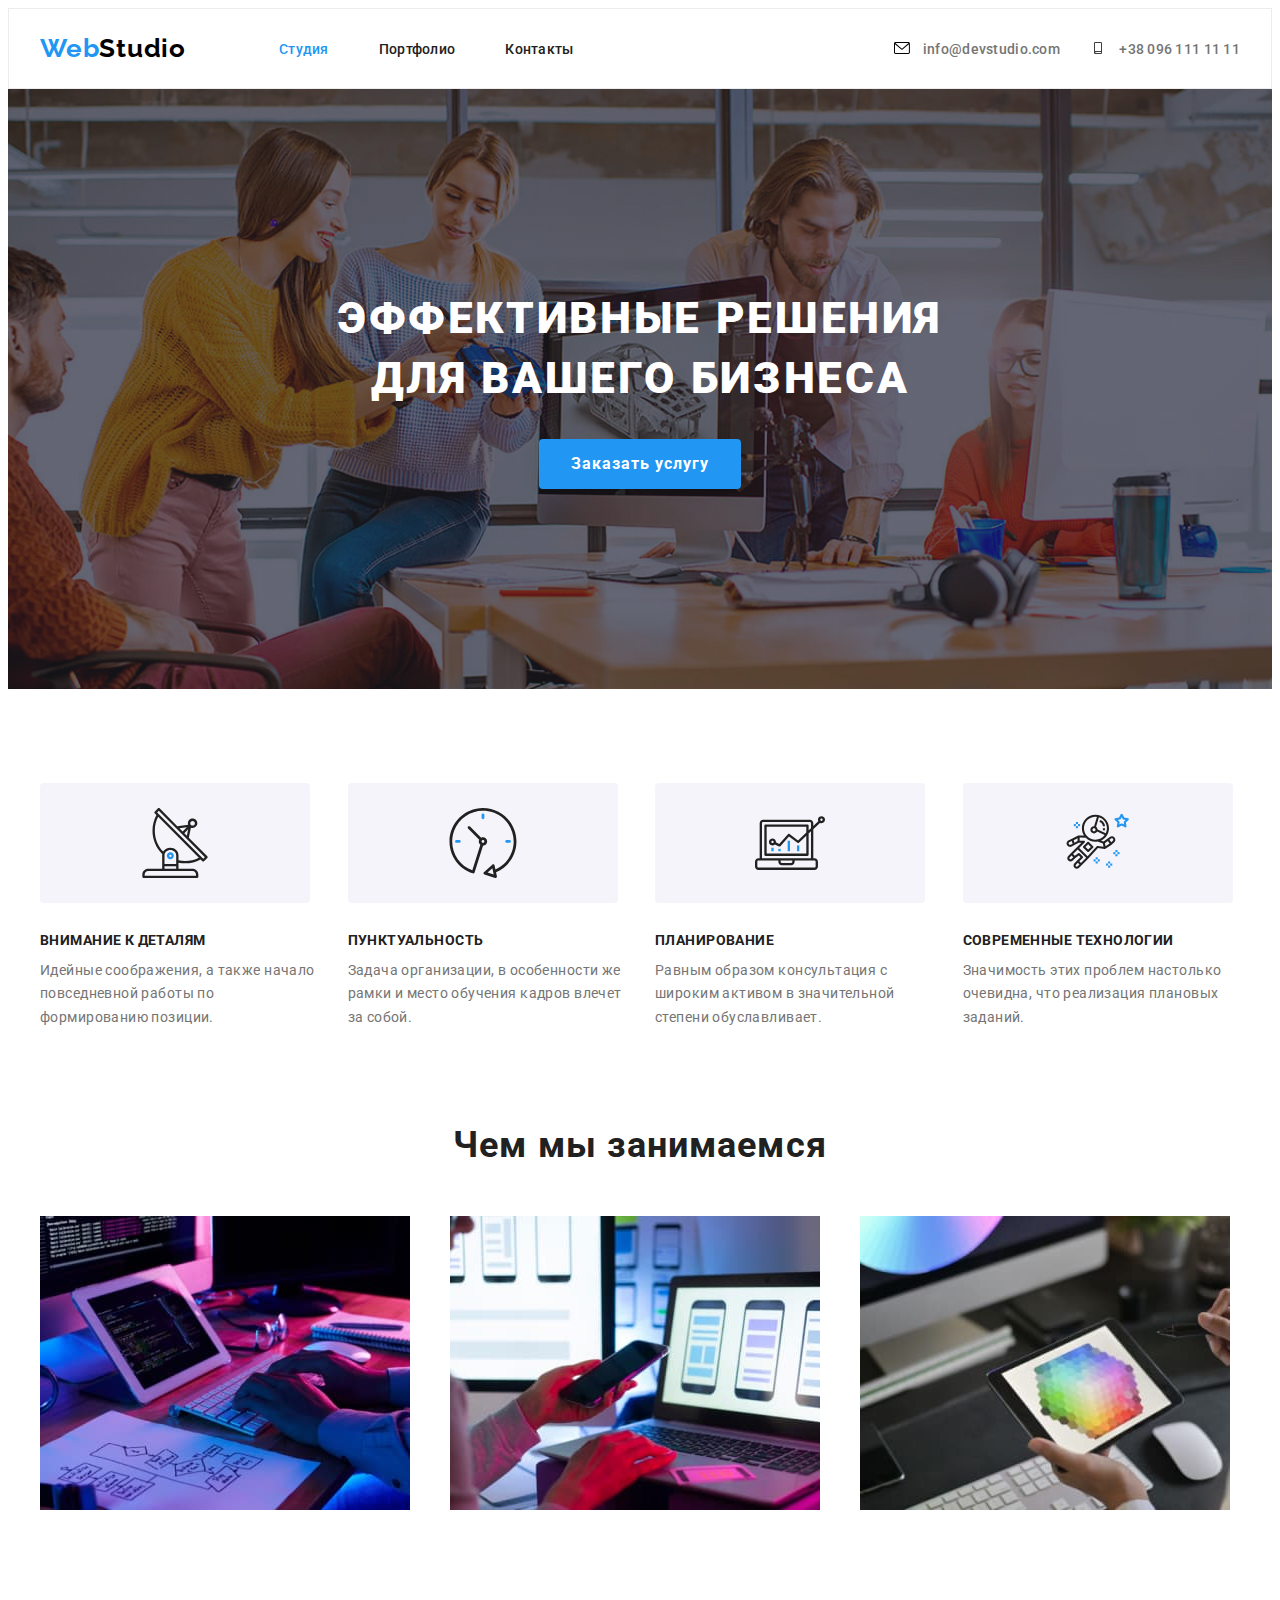
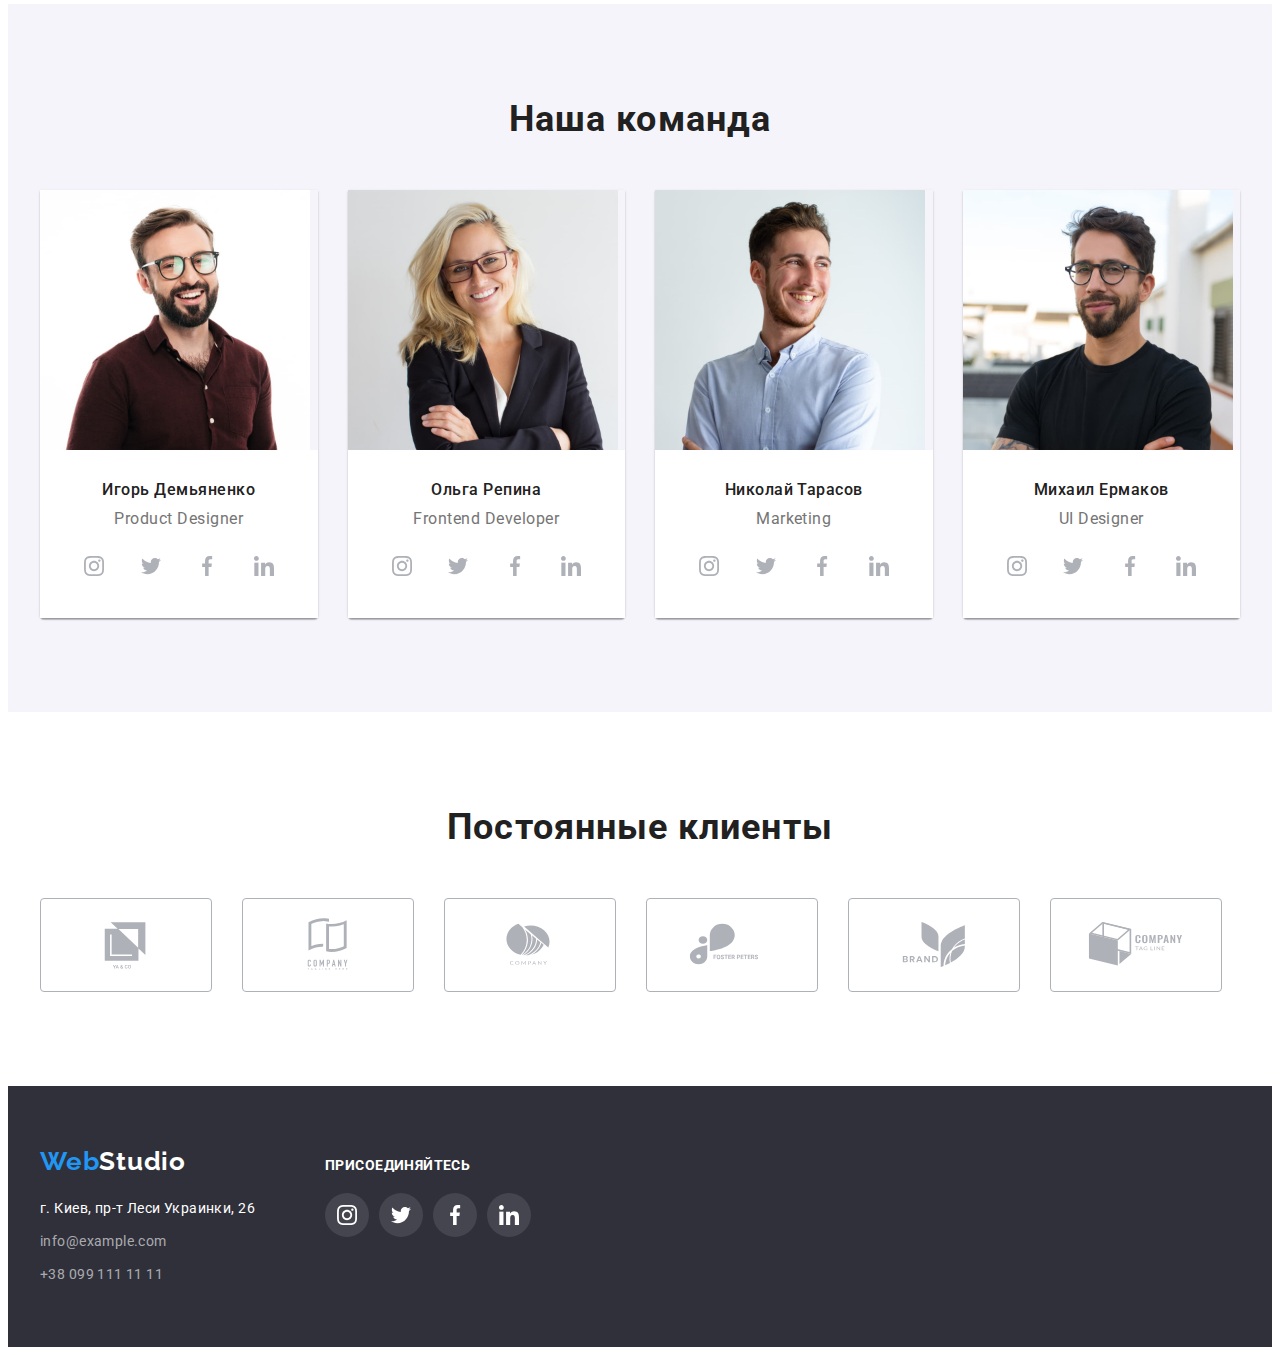
==== index.html @ 0d9f69f4 "create repository" ====
<!DOCTYPE html>
<html lang="ru">

<head>
    <meta charset="UTF-8">
    <meta http-equiv="X-UA-Compatible" content="IE=edge">
    <meta name="viewport" content="width=device-width, initial-scale=1.0">
    <title>Document</title>
    <link rel="preconnect" href="https://fonts.googleapis.com">
    <link rel="preconnect" href="https://fonts.gstatic.com" crossorigin>
    <link
        href="https://fonts.googleapis.com/css2?family=Raleway:wght@700&family=Roboto:wght@400;500;700;900&display=swap"
        rel="stylesheet">
    <link rel="stylesheet" href="https://cdnjs.cloudflare.com/ajax/libs/modern-normalize/1.1.0/modern-normalize.min.css"
        integrity="sha512-wpPYUAdjBVSE4KJnH1VR1HeZfpl1ub8YT/NKx4PuQ5NmX2tKuGu6U/JRp5y+Y8XG2tV+wKQpNHVUX03MfMFn9Q=="
        crossorigin="anonymous" referrerpolicy="no-referrer" />

    <link rel="stylesheet" href="./css/styles.css">
</head>

<body>
    <header class="header">
        <div class="container header-container">
            <a class="logo link" href="" lang="en">Web<span class="logo-header">Studio</span></a>
            <nav class="navigation">
                <ul class="nav-list list">
                    <li class="nav-list-item">
                        <a class="nav-list-link link current" href="">Студия</a>
                    </li>
                    <li class="nav-list-item">
                        <a class="nav-list-link link" href="./portfolio.html">Портфолио</a>
                    </li>
                    <li class="nav-list-item">
                        <a class="nav-list-link link" href="">Контакты</a>
                    </li>
                </ul>
            </nav>
            <ul class="list header-contacts">
                <li class="header-contacts-item">
                    <a class="contact-information link" href="mailto:info@devstudio.com">
                        <svg class="header-contacts-logo" width="16" height="12">
                            <use href="./images/icons.svg#email"></use>
                        </svg>
                        info@devstudio.com
                    </a>
                </li>
                <li class="header-contacts-item">
                    <a class="contact-information link" href="tel:+380961111111">
                        <svg class="header-contacts-logo" width="16" height="12">
                            <use href="./images/icons.svg#smartphone"></use>
                        </svg>
                        +38 096 111 11 11
                    </a>
                </li>
            </ul>
        </div>
    </header>

    <main>
        <!-- hero -->
        <section class="hero">
            <div class="container">
                <h1 class="main-title">Эффективные решения для вашего бизнеса</h1>
                <button class="modal-btn" type="button">Заказать услугу</button>
            </div>
        </section>

        <!-- our work principles section -->
        <section class="section">
            <div class="container">
                <h2 class="visually-hidden">Принципы нашей работы</h2>
                <ul class="list work-principles-list">
                    <li class="work-principles-item">
                        <div class="work-principles-icon">
                            <svg class="" width="70" height="70">
                                <use href="./images/icons.svg#antenna"></use>
                            </svg>
                        </div>
                        <h3 class="subtitle">Внимание к деталям</h3>
                        <p class="description">Идейные соображения, а также начало повседневной работы по формированию
                            позиции.</p>
                    </li>
                    <li class="work-principles-item">
                        <div class="work-principles-icon">
                            <svg class="" width="70" height="70">
                                <use href="./images/icons.svg#clock"></use>
                            </svg>
                        </div>
                        <h3 class="subtitle">Пунктуальность</h3>
                        <p class="description">Задача организации, в особенности же рамки и место обучения кадров влечет
                            за
                            собой.</p>
                    </li>
                    <li class="work-principles-item">
                        <div class="work-principles-icon">
                            <svg class="" width="70" height="70">
                                <use href="./images/icons.svg#diagram"></use>
                            </svg>
                        </div>
                        <h3 class="subtitle">Планирование</h3>
                        <p class="description">Равным образом консультация с широким активом в значительной степени
                            обуславливает.</p>
                    </li>
                    <li class="work-principles-item">
                        <div class="work-principles-icon">
                            <svg class="" width="70" height="70">
                                <use href="./images/icons.svg#astronaut"></use>
                            </svg>
                        </div>
                        <h3 class="subtitle">Современные технологии</h3>
                        <p class="description">Значимость этих проблем настолько очевидна, что реализация плановых
                            заданий.
                        </p>
                    </li>
                </ul>
            </div>
        </section>

        <!-- our work section -->
        <section class="work-section">
            <div class="container">
                <h2 class="section-title">Чем мы занимаемся</h2>
                <ul class="list work-section-list">
                    <li class="work-section-item">
                        <img src="./images/box1.jpg" alt="разработка для компьютера" width="370" height="294">
                    </li>
                    <li class="work-section-item">
                        <img src="./images/box2.jpg" alt="разработка для смартфона" width="370" height="294">
                    </li>
                    <li class="work-section-item">
                        <img src="./images/box3.jpg" alt="разработка для планшета" width="370" height="294">
                    </li>
                </ul>
            </div>
        </section>

        <!-- our team section -->
        <section class="team-section section">
            <div class="container">
                <h2 class="section-title"> Наша команда</h2>
                <ul class="list team-section-list">
                    <li class="team-section-item">
                        <img src="./images/igor.jpg" alt="Игорь Демьяненко" width="270" height="260">
                        <div class="team-section-thumb">
                            <h3 class="image-title">Игорь Демьяненко</h3>
                            <p class="image-description" lang="en">Product Designer</p>
                            <ul class="social-list list">
                                <li class="social-list-item">
                                    <a class="social-list-link" href="">
                                        <svg class="social-list-icon" width="20" height="20">
                                            <use href="./images/icons.svg#instagram"></use>
                                        </svg>
                                    </a>
                                </li>
                                <li class="social-list-item">
                                    <a class="social-list-link" href="">
                                        <svg class="social-list-icon" width="20" height="20">
                                            <use href="./images/icons.svg#twitter"></use>
                                        </svg>
                                    </a>
                                </li>
                                <li class="social-list-item">
                                    <a class="social-list-link" href="">
                                        <svg class="social-list-icon" width="20" height="20">
                                            <use href="./images/icons.svg#facebook"></use>
                                        </svg>
                                    </a>
                                </li>
                                <li class="social-list-item">
                                    <a class="social-list-link" href="">
                                        <svg class="social-list-icon" width="20" height="20">
                                            <use href="./images/icons.svg#linkedin"></use>
                                        </svg>
                                    </a>
                                </li>
                            </ul>
                        </div>
                    </li>
                    <li class="team-section-item">
                        <img src="./images/olga.jpg" alt="Ольга Репина" width="270" height="260">
                        <div class="team-section-thumb">
                            <h3 class="image-title">Ольга Репина</h3>
                            <p class="image-description" lang="en">Frontend Developer</p>
                            <ul class="social-list list">
                                <li class="social-list-item">
                                    <a class="social-list-link" href="">
                                        <svg class="social-list-icon" width="20" height="20">
                                            <use href="./images/icons.svg#instagram"></use>
                                        </svg>
                                    </a>
                                </li>
                                <li class="social-list-item">
                                    <a class="social-list-link" href="">
                                        <svg class="social-list-icon" width="20" height="20">
                                            <use href="./images/icons.svg#twitter"></use>
                                        </svg>
                                    </a>
                                </li>
                                <li class="social-list-item">
                                    <a class="social-list-link" href="">
                                        <svg class="social-list-icon" width="20" height="20">
                                            <use href="./images/icons.svg#facebook"></use>
                                        </svg>
                                    </a>
                                </li>
                                <li class="social-list-item">
                                    <a class="social-list-link" href="">
                                        <svg class="social-list-icon" width="20" height="20">
                                            <use href="./images/icons.svg#linkedin"></use>
                                        </svg>
                                    </a>
                                </li>
                            </ul>
                        </div>
                    </li>
                    <li class="team-section-item">
                        <img src="./images/nikolai.jpg" alt="Николай Тарасов" width="270" height="260">
                        <div class="team-section-thumb">
                            <h3 class="image-title">Николай Тарасов</h3>
                            <p class="image-description" lang="en">Marketing</p>
                            <ul class="social-list list">
                                <li class="social-list-item">
                                    <a class="social-list-link" href="">
                                        <svg class="social-list-icon" width="20" height="20">
                                            <use href="./images/icons.svg#instagram"></use>
                                        </svg>
                                    </a>
                                </li>
                                <li class="social-list-item">
                                    <a class="social-list-link" href="">
                                        <svg class="social-list-icon" width="20" height="20">
                                            <use href="./images/icons.svg#twitter"></use>
                                        </svg>
                                    </a>
                                </li>
                                <li class="social-list-item">
                                    <a class="social-list-link" href="">
                                        <svg class="social-list-icon" width="20" height="20">
                                            <use href="./images/icons.svg#facebook"></use>
                                        </svg>
                                    </a>
                                </li>
                                <li class="social-list-item">
                                    <a class="social-list-link" href="">
                                        <svg class="social-list-icon" width="20" height="20">
                                            <use href="./images/icons.svg#linkedin"></use>
                                        </svg>
                                    </a>
                                </li>
                            </ul>
                        </div>
                    </li>

                    <li class="team-section-item">
                        <img src="./images/mihail.jpg" alt="Михаил Ермаков" width="270" height="260">
                        <div class="team-section-thumb">
                            <h3 class="image-title">Михаил Ермаков</h3>
                            <p class="image-description" lang="en">UI Designer</p>
                            <ul class="social-list list">
                                <li class="social-list-item">
                                    <a class="social-list-link" href="">
                                        <svg class="social-list-icon" width="20" height="20">
                                            <use href="./images/icons.svg#instagram"></use>
                                        </svg>
                                    </a>
                                </li>
                                <li class="social-list-item">
                                    <a class="social-list-link" href="">
                                        <svg class="social-list-icon" width="20" height="20">
                                            <use href="./images/icons.svg#twitter"></use>
                                        </svg>
                                    </a>
                                </li>
                                <li class="social-list-item">
                                    <a class="social-list-link" href="">
                                        <svg class="social-list-icon" width="20" height="20">
                                            <use href="./images/icons.svg#facebook"></use>
                                        </svg>
                                    </a>
                                </li>
                                <li class="social-list-item">
                                    <a class="social-list-link" href="">
                                        <svg class="social-list-icon" width="20" height="20">
                                            <use href="./images/icons.svg#linkedin"></use>
                                        </svg>
                                    </a>
                                </li>
                            </ul>
                        </div>
                    </li>
                </ul>
            </div>
        </section>

        <section class="section">
            <div class="container">
                <h2 class="section-title">Постоянные клиенты</h2>
                <ul class="clients-list list">
                    <li class="clients-list-item">
                        <a href="" class="clients-list-link">
                            <svg class="clients-list-icon" width="106" height="60">
                                <use href="./images/icons.svg#client1"></use>
                            </svg>
                        </a>
                    </li>
                    <li class="clients-list-item">
                        <a href="" class="clients-list-link">
                            <svg class="clients-list-icon" width="106" height="60">
                                <use href="./images/icons.svg#client2"></use>
                            </svg>
                        </a>
                    </li>
                    <li class="clients-list-item">
                        <a href="" class="clients-list-link">
                            <svg class="clients-list-icon" width="106" height="60">
                                <use href="./images/icons.svg#client3"></use>
                            </svg>
                        </a>
                    </li>
                    <li class="clients-list-item">
                        <a href="" class="clients-list-link">
                            <svg class="clients-list-icon" width="106" height="60">
                                <use href="./images/icons.svg#client4"></use>
                            </svg>
                        </a>
                    </li>
                    <li class="clients-list-item">
                        <a href="" class="clients-list-link">
                            <svg class="clients-list-icon" width="106" height="60">
                                <use href="./images/icons.svg#client5"></use>
                            </svg>
                        </a>
                    </li>
                    <li class="clients-list-item">
                        <a href="" class="clients-list-link">
                            <svg class="clients-list-icon" width="106" height="60">
                                <use href="./images/icons.svg#client6"></use>
                            </svg>
                        </a>
                    </li>
                </ul>
            </div>
        </section>

    </main>

    <footer class="footer">
        <div class="container">
            <div class="footer-wrapper">
                <div class="adress-wrapper">
                    <a class="logo link" href="" lang="en">Web<span class="logo-footer">Studio</span></a>
                    <address class="footer-adress">
                        <ul class="list">
                            <li class="footer-adress-item">
                                <a class="footer-link address link" href="https://goo.gl/maps/Mr7YFfYgqNhXpddY9"
                                    target="_blank">г.
                                    Киев,
                                    пр-т Леси
                                    Украинки, 26</a>
                            </li>
                            <li class="footer-adress-item">
                                <a class="footer-link link" href="mailto:info@example.com">info@example.com</a>
                            </li>
                            <li class="footer-adress-item">
                                <a class="footer-link link" href="tel:+380991111111">+38 099 111 11 11</a>
                            </li>
                        </ul>
                    </address>
                </div>
                <div>
                    <p class="social-link-description">присоединяйтесь</p>
                    <ul class="footer-social-list list">
                        <li class="footer-social-list-item">
                            <a class="footer-social-list-link" href="">
                                <svg class="footer-social-list-icon" width="20" height="20">
                                    <use href="./images/icons.svg#instagram"></use>
                                </svg>
                            </a>
                        </li>
                        <li class="footer-social-list-item">
                            <a class="footer-social-list-link" href="">
                                <svg class="footer-social-list-icon" width="20" height="20">
                                    <use href="./images/icons.svg#twitter"></use>
                                </svg>
                            </a>
                        </li>
                        <li class="footer-social-list-item">
                            <a class="footer-social-list-link" href="">
                                <svg class="footer-social-list-icon" width="20" height="20">
                                    <use href="./images/icons.svg#facebook"></use>
                                </svg>
                            </a>
                        </li>
                        <li class="footer-social-list-item">
                            <a class="footer-social-list-link" href="">
                                <svg class="footer-social-list-icon" width="20" height="20">
                                    <use href="./images/icons.svg#linkedin"></use>
                                </svg>
                            </a>
                        </li>
                    </ul>
                </div>
            </div>
        </div>
    </footer>

</body>

</html>
---- css/styles.css ----
:root {
  --accent-color: #2196f3;
  --modal-btn-accent-color: #188ce8;
  --main-text-color: #757575;
  --secondary-text-color: #ffffff;
  --title-text-color: #212121;
  --footer-link-color: rgba(255, 255, 255, 0.6);
  --logo-color: #000000;
  --main-bg-color: #2f303a;
  --secondary-bg-color: #f5f4fa;
}

body {
  font-family: Roboto, sans-serif;
  color: var(--main-text-color);
}

h1,
h2,
h3,
h4,
h5,
h6,
p {
  margin-top: 0;
  margin-bottom: 0;
}

ul,
ol {
  margin-top: 0;
  margin-bottom: 0;
  padding-left: 0;
}

img {
  display: block;
  max-width: 100%;
  height: auto;
}

.list {
  list-style: none;
}

.link {
  text-decoration: none;
}

.container {
  width: 1200px;
  margin-left: auto;
  margin-right: auto;
  padding-left: 15px;
  padding-right: 15px;
}

.section {
  padding-top: 94px;
  padding-bottom: 94px;
}

.section-title {
  margin-bottom: 50px;
  text-align: center;
  font-weight: 700;
  font-size: 36px;
  line-height: 1.17;
  letter-spacing: 0.03em;
  color: var(--title-text-color);
}

.social-list {
  display: flex;
  justify-content: space-between;
}

.social-list-link {
  display: flex;
  justify-content: center;
  align-items: center;
  width: 44px;
  height: 44px;
  border-radius: 50%;
}

.visually-hidden {
  position: absolute;
  width: 1px;
  height: 1px;
  margin: -1px;
  padding: 0;
  overflow: hidden;
  border: 0;
  clip: rect(0 0 0 0);
}

/* header */

.header {
  border: 1px solid #ECECEC;
}

.header-container>.logo {
  padding-top: 24px;
  padding-bottom: 24px;
}

.header-container {
  display: flex;
  align-items: center;
}

.header-container>.logo {
  margin-right: 93px;
}

.nav-list {
  display: flex;
  align-items: center;
}

.logo {
  font-family: Raleway, sans-serif;
  font-weight: 700;
  font-size: 26px;
  line-height: 1.19;
  letter-spacing: 0.03em;
  color: var(--accent-color);
}

.logo-header {
  color: var(--logo-color);
}

.nav-list-item:not(:last-child) {
  margin-right: 50px;
}

.nav-list-link {
  padding-top: 32px;
  padding-bottom: 32px;
  font-weight: 500;
  font-size: 14px;
  line-height: 1.14;
  letter-spacing: 0.02em;
  color: var(--title-text-color);
}

.nav-list-link:hover,
.nav-list-link:focus {
  color: var(--accent-color);
}

.nav-list .link.current {
  color: var(--accent-color);
}

.contact-information {
  padding-top: 32px;
  padding-bottom: 32px;
  font-weight: 500;
  font-size: 14px;
  line-height: 1.14;
  letter-spacing: 0.02em;
  color: inherit;
}

.header-contacts {
  display: flex;
  align-items: center;
  margin-left: auto;
}

.header-contacts-logo {
  margin-right: 10px;
}

.header-contacts-item:not(:last-child) {
  margin-right: 30px;
}

.contact-information:hover,
.contact-information:focus {
  color: var(--accent-color);
  fill: var(--accent-color);
}

/* hero */
.hero {
  padding: 200px 0;
  background-image: linear-gradient(rgba(47, 48, 58, 0.4),
  rgba(47, 48, 58, 0.4)), 
  url(../images/hero/bg.jpg);
  background-repeat: no-repeat;
  background-position: center;
  background-color: #C4C4C4;
  text-align: center;
}

.hero>.container {
  width: 696px;
}

.modal-btn {
  min-width: 200px;
  padding: 10px 32px;
  margin-top: 30px;
  border: 0px;
  border-radius: 4px;
  box-shadow: 0px 4px 4px rgba(0, 0, 0, 0.15);
  background-color: var(--accent-color);
  font-family: inherit;
  font-weight: 700;
  font-size: 16px;
  line-height: 1.88;
  letter-spacing: 0.06em;
  color: var(--secondary-text-color);
  cursor: pointer;
}

.modal-btn:hover,
.modal-btn:focus {
  background-color: var(--modal-btn-accent-color);
}

.main-title {
  font-weight: 900;
  font-size: 44px;
  line-height: 1.36;
  text-align: center;
  letter-spacing: 0.06em;
  text-transform: uppercase;
  color: var(--secondary-text-color);
}

/* our work principles section */

.work-principles-list {
  display: flex;
  margin-top: -30px;
  margin-left: -30px;
}

.work-principles-item {
  margin-top: 30px;
  margin-left: 30px;
  flex-basis: calc((100% - 120px) / 4);
}
.work-principles-icon {
  display: flex;
  justify-content: center;
  align-items: center;
  width: 270px;
  height: 120px;
  background: var(--secondary-bg-color);
  border-radius: 4px;
  margin-bottom: 30px;

}

.subtitle {
  margin-bottom: 10px;
  font-weight: 700;
  font-size: 14px;
  line-height: 1.14;
  letter-spacing: 0.03em;
  text-transform: uppercase;
  color: var(--title-text-color);
}

.description {
  font-weight: 400;
  font-size: 14px;
  line-height: 1.7;
  letter-spacing: 0.03em;
}

/* our work */
/* our team section */

.work-section {
  padding-bottom: 94px;
}

.card-set,
.work-section-list,
.team-section-list {
  display: flex;
  margin-top: -30px;
  margin-left: -30px;
  flex-wrap: wrap;
}

.team-section-item{
  margin-top: 30px;
  margin-left: 30px;
  flex-basis: calc((100% - 120px) / 4);
  box-shadow: 0px 1px 3px rgba(0, 0, 0, 0.12),
  0px 1px 1px rgba(0, 0, 0, 0.14),
  0px 2px 1px rgba(0, 0, 0, 0.2);
  border-radius: 0px 0px 4px 4px;
}

.card-set-item,
.work-section-item {
  margin-top: 30px;
  margin-left: 30px;
  flex-basis: calc((100% - 90px) / 3);
}

.team-section {
  background-color: var(--secondary-bg-color);
}

.team-section-thumb {
padding: 30px 32px;
background-color: var(--secondary-text-color);
}

.image-title {
  text-align: center;
  font-weight: 500;
  font-size: 16px;
  line-height: 1.19;
  letter-spacing: 0.03em;
  color: var(--title-text-color);
  margin-bottom: 10px;
}

.image-description {
  text-align: center;
  font-weight: 400;
  font-size: 16px;
  line-height: 1.19;
  letter-spacing: 0.03em;
  margin-bottom: 16px;
}
.team-section .social-list-icon {
  fill: #AFB1B8;
}

.social-list-link:hover,
.social-list-link:focus {
  background-color: var(--accent-color);
}

.social-list-link:hover .social-list-icon,
.social-list-link:focus .social-list-icon {
fill: var(--secondary-text-color);
}

/* our client section */

.clients-list {
  display: flex;
}

.clients-list-item:not(:last-child) {
  margin-right: 30px;
}
.clients-list-link {
  display: flex;
  justify-content: center;
  align-items: center;
  width: 170px;
  height: 92px;
  border: 1px solid #AFB1B8;
  border-radius: 4px;
}

.clients-list-icon {
  fill: #AFB1B8;
}

.clients-list-link:hover .clients-list-icon,
.clients-list-link:focus .clients-list-icon {
  fill: var(--accent-color);
}

.clients-list-link:hover,
.clients-list-link:focus {
  border: 1px solid var(--accent-color)
}

/* footer */
.footer {
  padding-top: 60px;
  padding-bottom: 60px;
  background-color: var(--main-bg-color);
}

.footer-wrapper {
  display: flex;
  align-items: baseline;
}

.logo-footer {
  color: var(--secondary-text-color);
}

.footer-link {
  font-style: normal;
  font-weight: 400;
  font-size: 14px;
  line-height: 1.7;
  letter-spacing: 0.03em;
  color: var(--footer-link-color);
}

.adress-wrapper {
  margin-right: 70px;
}

.footer-adress {
  margin-top: 20px;
}

.footer-adress-item:not(:last-child) {
  margin-bottom: 9px;
}

.address {
  color: var(--secondary-text-color);
}

.footer-link:hover,
.footer-link:focus {
  color: var(--accent-color);
}

.footer-social-list {
  display: flex;
}

.social-link-description {
  font-style: normal;
  font-weight: 700;
  font-size: 14px;
  line-height: 16px;
  letter-spacing: 0.03em;
  text-transform: uppercase;
  color: var(--secondary-text-color);
  margin-bottom: 20px;
}

.footer-social-list-item:not(:last-child) {
  margin-right: 10px;
}

.footer-social-list-link {
    display: flex;
    justify-content: center;
    align-items: center;
    width: 44px;
    height: 44px;
    border-radius: 50%;
    background-color: rgba(255, 255, 255, 0.1);;
}

.footer-social-list-icon {
  fill: var(--secondary-text-color);
}

.footer-social-list-link:hover,
.footer-social-list-link:focus {
  background-color: var(--accent-color);
}

/* portfolio */
.button-set {
display: flex;
justify-content: center;
margin-bottom: 50px;
}

.button-set-item:not(:last-child) {
  margin-right: 8px;
}

.type-projects-button {
  padding: 6px 22px;
  font-family: inherit;
  font-weight: 500;
  font-size: 16px;
  line-height: 1.6;
  letter-spacing: 0.03em;
  color: var(--title-text-color);
  background-color: var(--secondary-bg-color);
  border: none;
  border-radius: 4px;
  cursor: pointer;
}

.button-set .type-projects-button.current {
  color: var(--secondary-text-color);
  background-color: var(--accent-color);
  box-shadow: 0px 3px 1px rgba(0, 0, 0, 0.1),
  0px 1px 2px rgba(0, 0, 0, 0.08),
  0px 2px 2px rgba(0, 0, 0, 0.12);
}

.type-projects-button:hover,
.type-projects-button:focus {
  color: var(--secondary-text-color);
  background-color: var(--accent-color);
  box-shadow: 0px 3px 1px rgba(0, 0, 0, 0.1),
  0px 1px 2px rgba(0, 0, 0, 0.08),
  0px 2px 2px rgba(0, 0, 0, 0.12);
}

.project-card-thumb {
  padding: 20px 24px;
  background-color: var(--secondary-text-color);
  border: 1px solid #EEEEEE;
  border-top: none;
}
.project-title {
  margin-bottom: 4px;
  font-weight: 700;
  font-size: 18px;
  line-height: 2;
  letter-spacing: 0.06em;
  color: var(--title-text-color);
}

.project-description {
  font-weight: 400;
  font-size: 16px;
  line-height: 1.88;
  letter-spacing: 0.03em;
}

.card-set-link {
  display: block;
}

.card-set-link:hover {
  box-shadow: 0px 1px 1px rgba(0, 0, 0, 0.12),
0px 4px 4px rgba(0, 0, 0, 0.06),
1px 4px 6px rgba(0, 0, 0, 0.16);
}
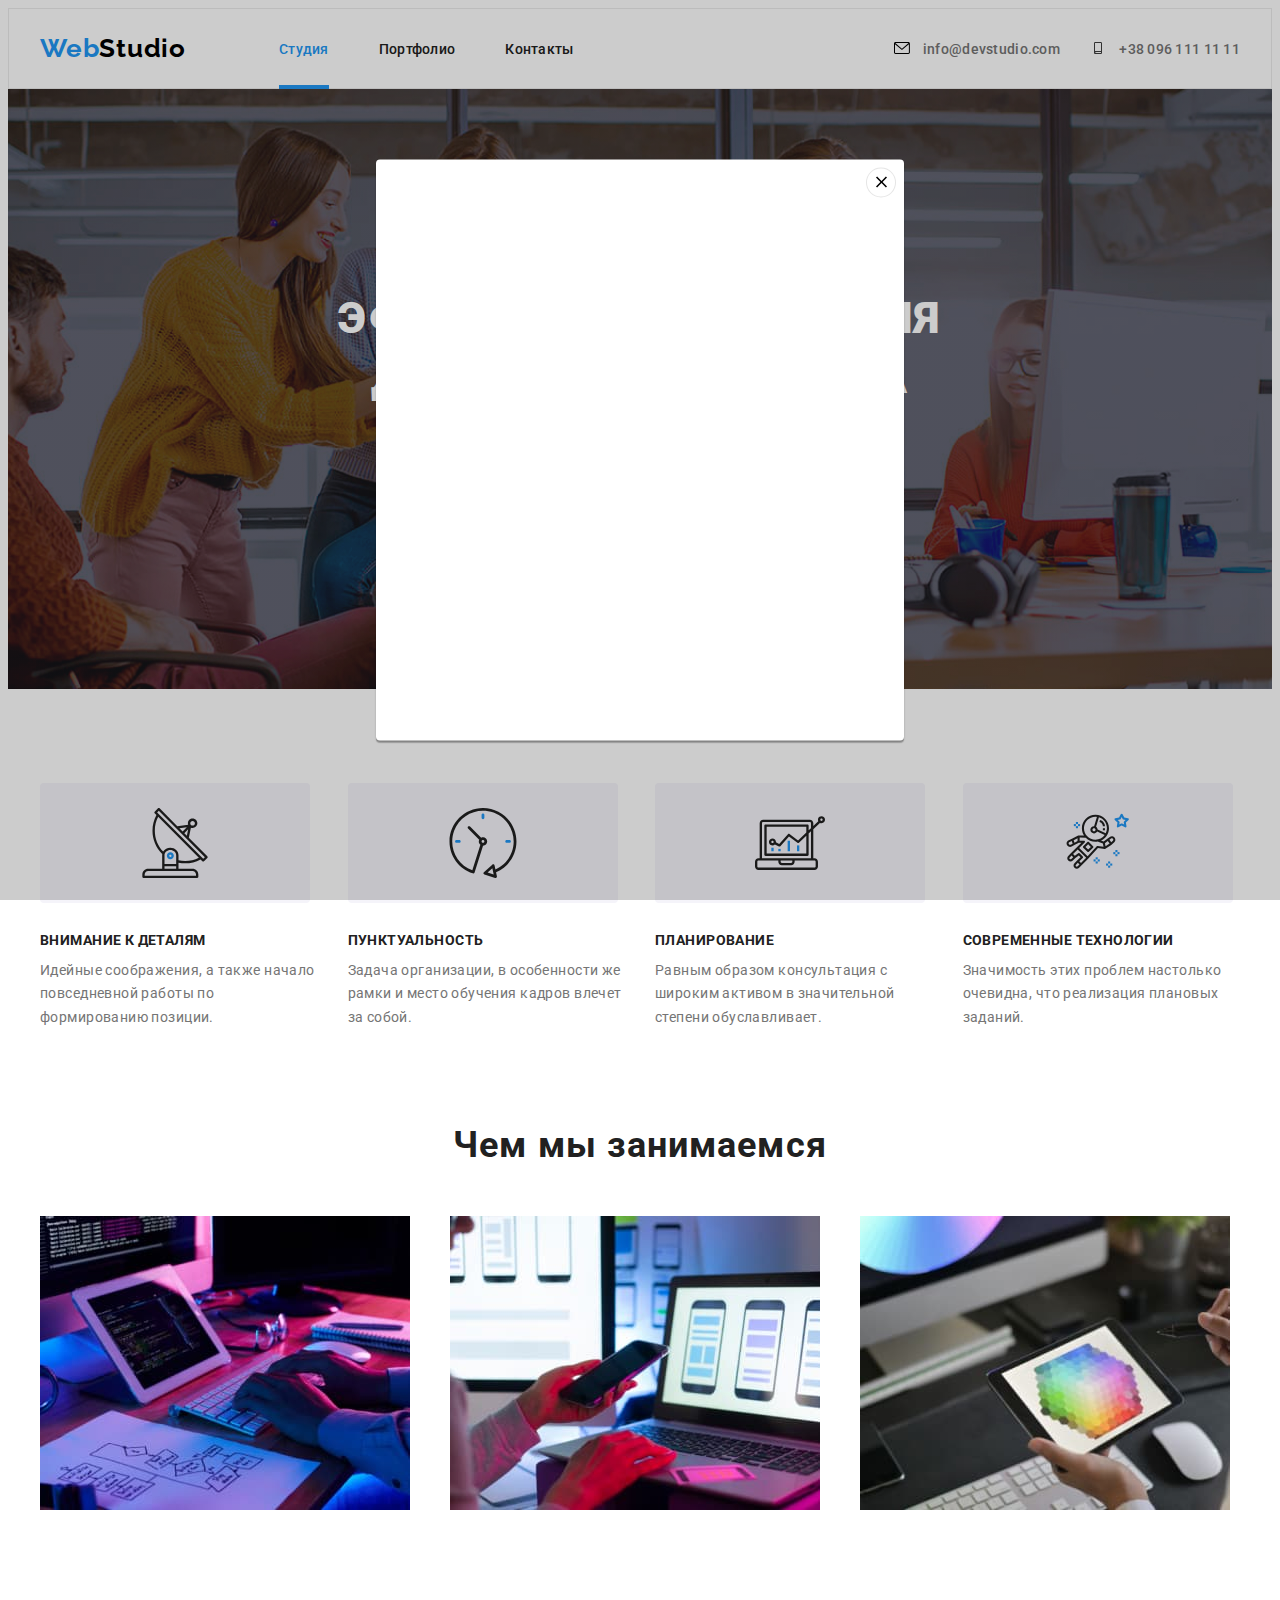
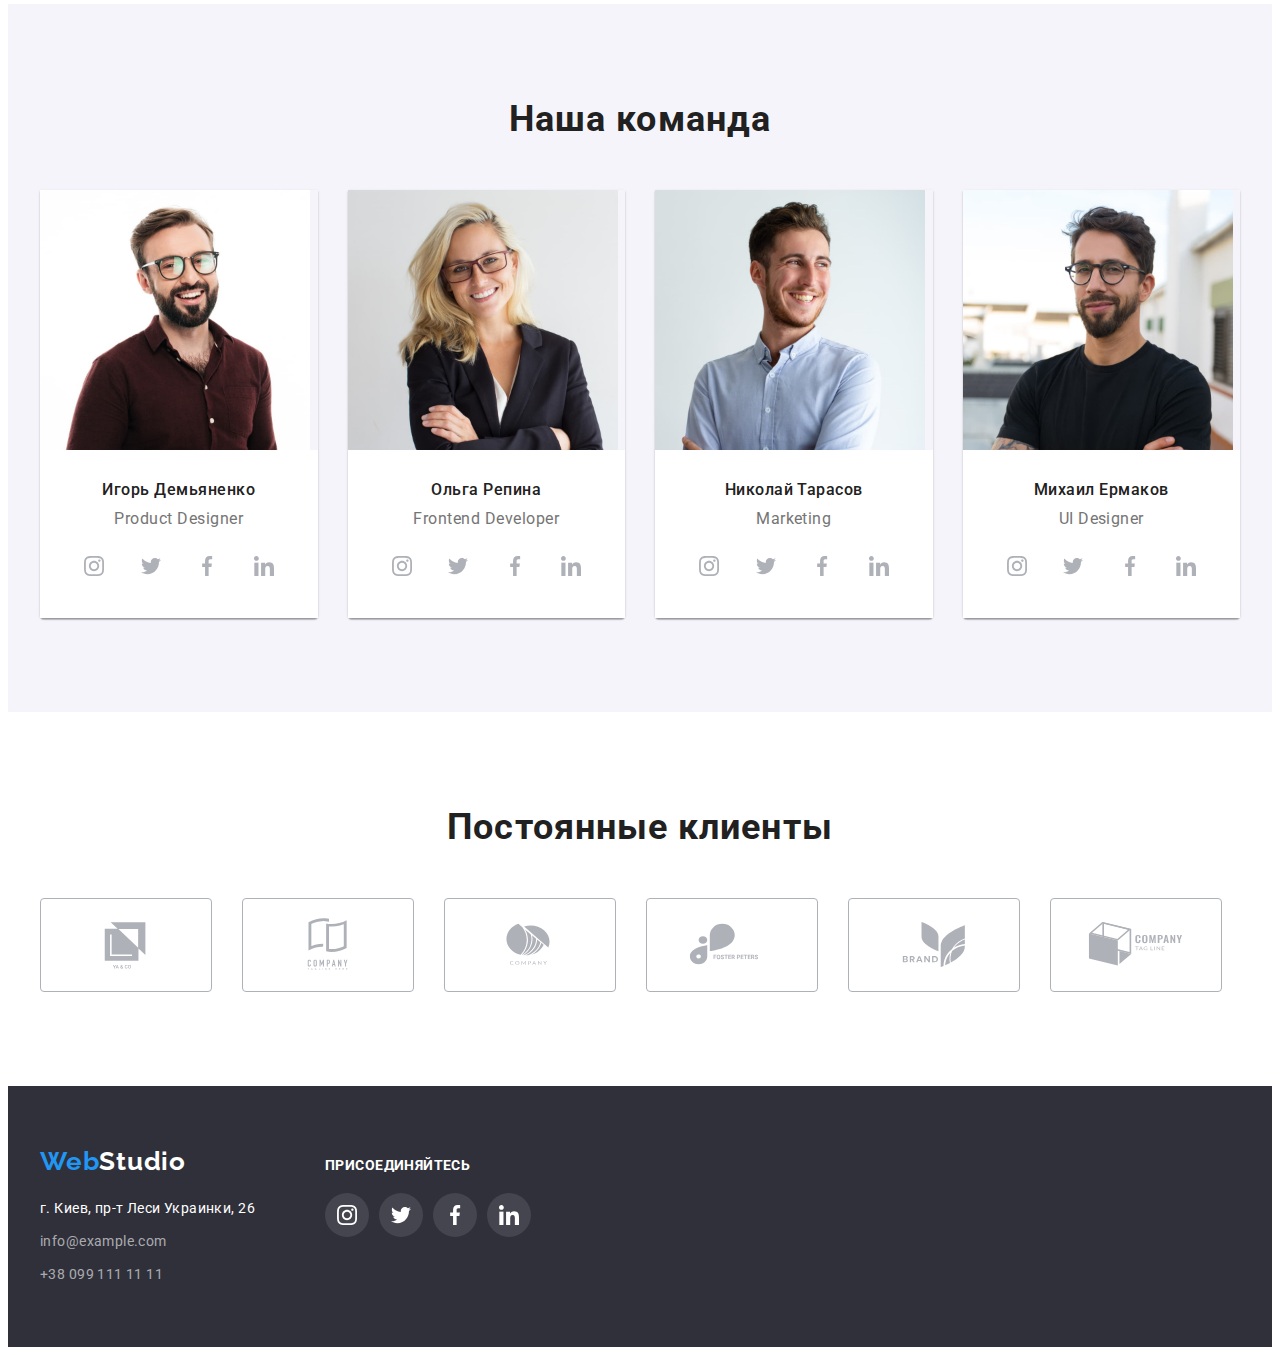
==== commit f8aabd7e: "add backdrop" ====
--- a/index.html
+++ b/index.html
@@ -57,15 +57,17 @@
     </header>
 
     <main>
-        <!-- hero -->
+                                    <!-- hero -->
+
         <section class="hero">
             <div class="container">
                 <h1 class="main-title">Эффективные решения для вашего бизнеса</h1>
-                <button class="modal-btn" type="button">Заказать услугу</button>
+                <button class="modal-btn" type="button" data-modal-open>Заказать услугу</button>
             </div>
         </section>
 
-        <!-- our work principles section -->
+                        <!-- our work principles section -->
+
         <section class="section">
             <div class="container">
                 <h2 class="visually-hidden">Принципы нашей работы</h2>
@@ -116,7 +118,8 @@
             </div>
         </section>
 
-        <!-- our work section -->
+                                <!-- our work section -->
+
         <section class="work-section">
             <div class="container">
                 <h2 class="section-title">Чем мы занимаемся</h2>
@@ -134,7 +137,8 @@
             </div>
         </section>
 
-        <!-- our team section -->
+                                <!-- our team section -->
+
         <section class="team-section section">
             <div class="container">
                 <h2 class="section-title"> Наша команда</h2>
@@ -292,6 +296,8 @@
             </div>
         </section>
 
+                                    <!-- our clients section -->
+
         <section class="section">
             <div class="container">
                 <h2 class="section-title">Постоянные клиенты</h2>
@@ -343,6 +349,8 @@
         </section>
 
     </main>
+
+                            <!-- footer -->
 
     <footer class="footer">
         <div class="container">
@@ -368,7 +376,7 @@
                     </address>
                 </div>
                 <div>
-                    <p class="social-link-description">присоединяйтесь</p>
+                    <p class="footer-social-link-description">присоединяйтесь</p>
                     <ul class="footer-social-list list">
                         <li class="footer-social-list-item">
                             <a class="footer-social-list-link" href="">
@@ -404,6 +412,19 @@
         </div>
     </footer>
 
+                            <!-- backdrop -->
+
+    <div class="backdrop" data-modal>
+        <div class="modal-window">
+            <button type="button" class="modal-close-button" data-modal-close>
+                <svg class="modal-close-icon" width="18" height="18">
+                    <use href="./images/icons.svg#icon-close"></use>
+                </svg>
+            </button>
+        </div>
+    </div>
+
+    <script src="./js/modal.js"></script>
 </body>
 
 </html>--- a/css/styles.css
+++ b/css/styles.css
@@ -82,6 +82,7 @@
   width: 44px;
   height: 44px;
   border-radius: 50%;
+  transition: background-color 250ms cubic-bezier(0.4, 0, 0.2, 1);
 }
 
 .visually-hidden {
@@ -145,6 +146,7 @@
   line-height: 1.14;
   letter-spacing: 0.02em;
   color: var(--title-text-color);
+  transition: color 250ms cubic-bezier(0.4, 0, 0.2, 1);
 }
 
 .nav-list-link:hover,
@@ -154,6 +156,20 @@
 
 .nav-list .link.current {
   color: var(--accent-color);
+}
+
+.nav-list-link.current {
+  position: relative;
+}
+
+.nav-list-link.current::after {
+  position: absolute;
+  left: 0;
+  bottom: 0;
+  content: "";
+  width: 100%;
+  height: 4px;
+  background-color: var(--accent-color);
 }
 
 .contact-information {
@@ -164,6 +180,7 @@
   line-height: 1.14;
   letter-spacing: 0.02em;
   color: inherit;
+  transition: color 250ms cubic-bezier(0.4, 0, 0.2, 1), fill 250ms cubic-bezier(0.4, 0, 0.2, 1);
 }
 
 .header-contacts {
@@ -217,6 +234,7 @@
   letter-spacing: 0.06em;
   color: var(--secondary-text-color);
   cursor: pointer;
+  transition: background-color 250ms cubic-bezier(0.4, 0, 0.2, 1);
 }
 
 .modal-btn:hover,
@@ -276,8 +294,8 @@
   letter-spacing: 0.03em;
 }
 
-/* our work */
-/* our team section */
+        /* our work */
+     /* our team section */
 
 .work-section {
   padding-bottom: 94px;
@@ -338,6 +356,7 @@
 }
 .team-section .social-list-icon {
   fill: #AFB1B8;
+  transition: fill 250ms cubic-bezier(0.4, 0, 0.2, 1);
 }
 
 .social-list-link:hover,
@@ -367,10 +386,12 @@
   height: 92px;
   border: 1px solid #AFB1B8;
   border-radius: 4px;
+  transition: border 250ms cubic-bezier(0.4, 0, 0.2, 1);
 }
 
 .clients-list-icon {
   fill: #AFB1B8;
+  transition: fill 250ms cubic-bezier(0.4, 0, 0.2, 1);
 }
 
 .clients-list-link:hover .clients-list-icon,
@@ -406,6 +427,7 @@
   line-height: 1.7;
   letter-spacing: 0.03em;
   color: var(--footer-link-color);
+  transition: color 250ms cubic-bezier(0.4, 0, 0.2, 1);
 }
 
 .adress-wrapper {
@@ -433,7 +455,7 @@
   display: flex;
 }
 
-.social-link-description {
+.footer-social-link-description {
   font-style: normal;
   font-weight: 700;
   font-size: 14px;
@@ -455,7 +477,8 @@
     width: 44px;
     height: 44px;
     border-radius: 50%;
-    background-color: rgba(255, 255, 255, 0.1);;
+    background-color: rgba(255, 255, 255, 0.1);
+    transition: background-color 250ms cubic-bezier(0.4, 0, 0.2, 1);
 }
 
 .footer-social-list-icon {
@@ -490,6 +513,7 @@
   border: none;
   border-radius: 4px;
   cursor: pointer;
+  transition: color 250ms cubic-bezier(0.4, 0, 0.2, 1), background-color 250ms cubic-bezier(0.4, 0, 0.2, 1), box-shadow 250ms cubic-bezier(0.4, 0, 0.2, 1);
 }
 
 .button-set .type-projects-button.current {
@@ -533,6 +557,35 @@
 
 .card-set-link {
   display: block;
+  transition: box-shadow 250ms cubic-bezier(0.4, 0, 0.2, 1);
+}
+
+.card-set-link-wrapper {
+  position: relative;
+  overflow: hidden;
+}
+
+.overlay {
+  position: absolute;
+  top: 0;
+  left: 0;
+  width: 100%;
+  height: 100%;
+  padding: 63px 24px;
+  font-style: normal;
+  font-weight: 400;
+  font-size: 18px;
+  line-height: 1.56;
+  letter-spacing: 0.03em;
+  color: #FFFFFF;
+  background-color: rgba(33, 150, 243, 0.9);
+  transform: translateY(100%);
+  transition: transform 250ms cubic-bezier(0.4, 0, 0.2, 1);
+}
+
+.card-set-link:hover .overlay,
+.card-set-link:focus .overlay {
+  transform: translateY(0%);
 }
 
 .card-set-link:hover {
@@ -540,3 +593,49 @@
 0px 4px 4px rgba(0, 0, 0, 0.06),
 1px 4px 6px rgba(0, 0, 0, 0.16);
 }
+
+/* backdrop */
+
+.backdrop {
+  position: fixed;
+  top: 0;
+  left: 0;
+  width: 100%;
+  height: 100%;
+  background-color: rgba(0, 0, 0, 0.2);
+  transition: opacity 250ms cubic-bezier(0.4, 0, 0.2, 1), visibility 250ms cubic-bezier(0.4, 0, 0.2, 1);
+}
+
+.backdrop.is-hidden {
+  opacity: 0;
+  visibility: hidden;
+  pointer-events: none;
+}
+
+.modal-window {
+  position: absolute;
+  top: 50%;
+  left: 50%;
+  transform: translate(-50%, -50%);
+  width: 528px;
+  height: 581px;
+  background-color: #ffffff;
+  box-shadow: 0px 1px 3px rgba(0, 0, 0, 0.12), 0px 1px 1px rgba(0, 0, 0, 0.14), 0px 2px 1px rgba(0, 0, 0, 0.2);
+  border-radius: 4px;
+}
+
+.modal-close-button {
+  position: absolute;
+  top: 8px;
+  right: 8px;
+  display: flex;
+  justify-content: center;
+  align-items: center;
+  width: 30px;
+  height: 30px;
+  padding: 0;
+  background: #FFFFFF;
+  border: 1px solid rgba(0, 0, 0, 0.1);
+  border-radius: 50%;
+  cursor: pointer;
+}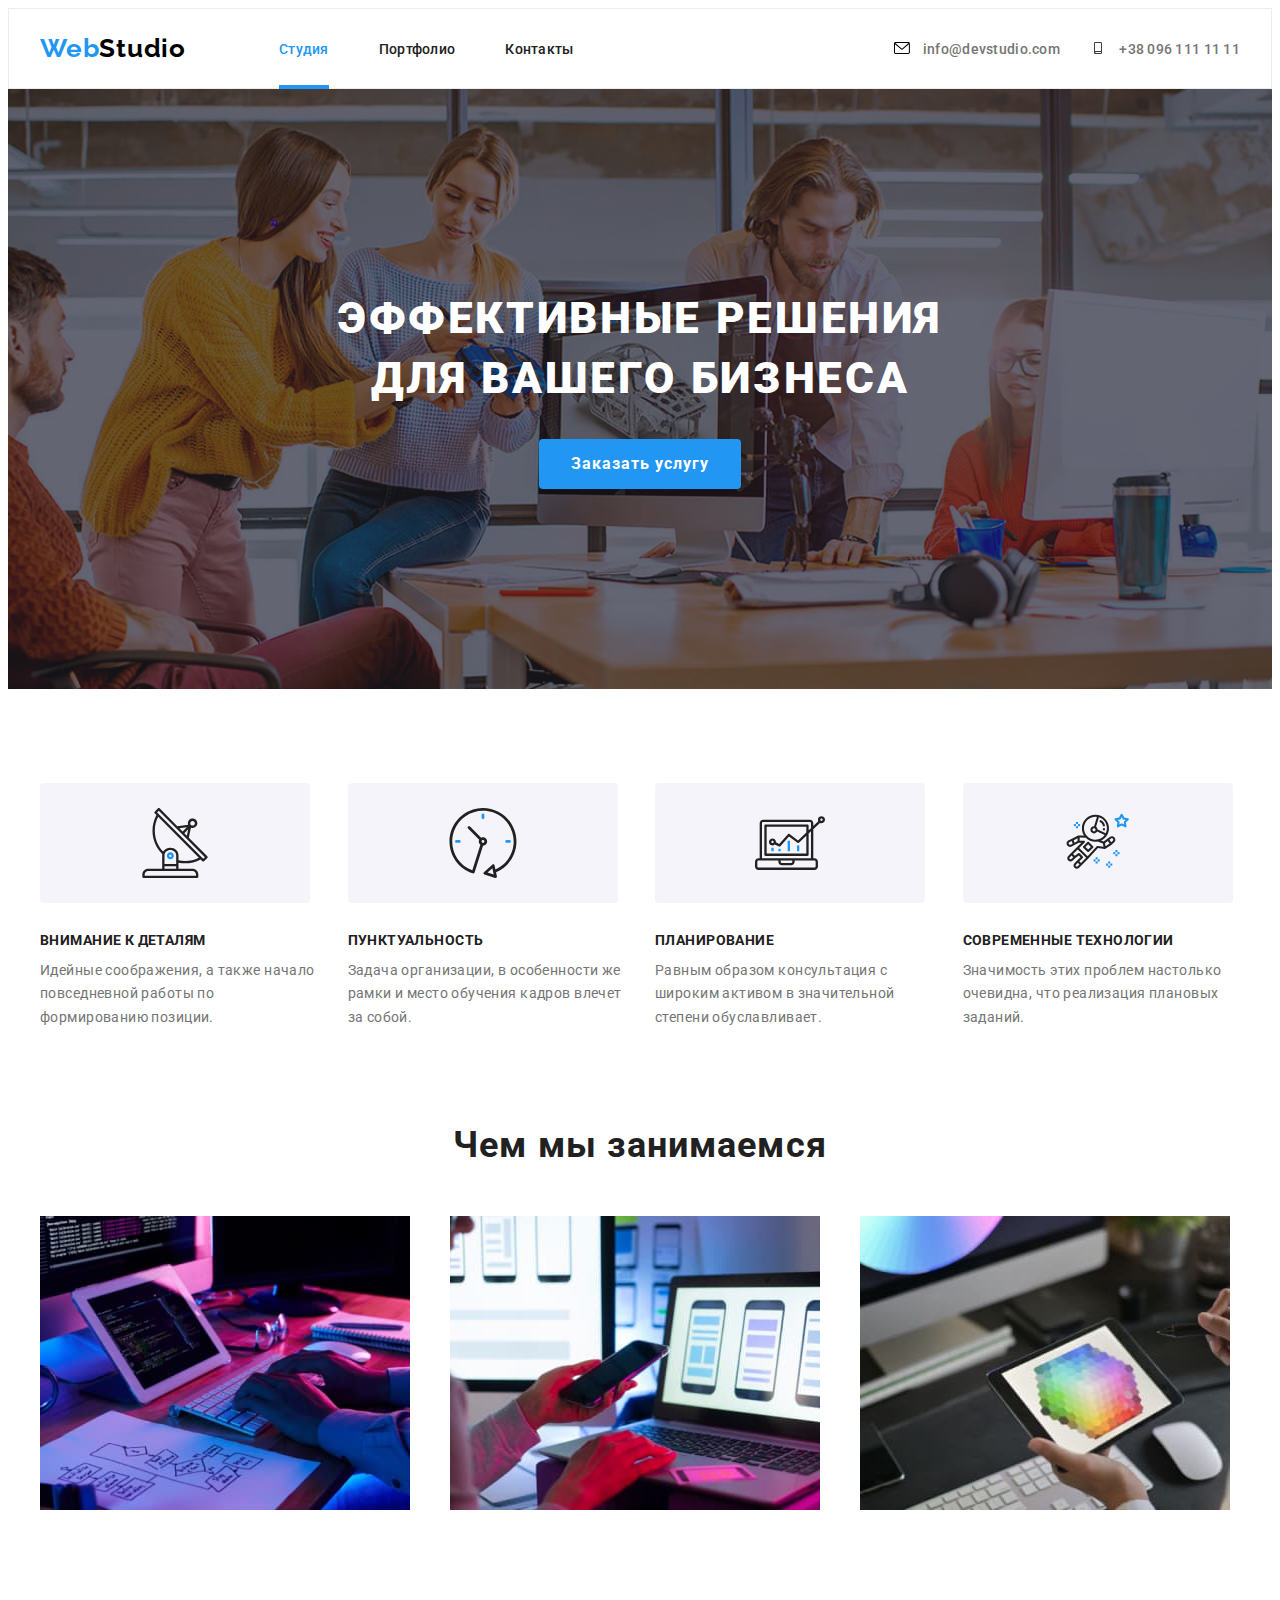
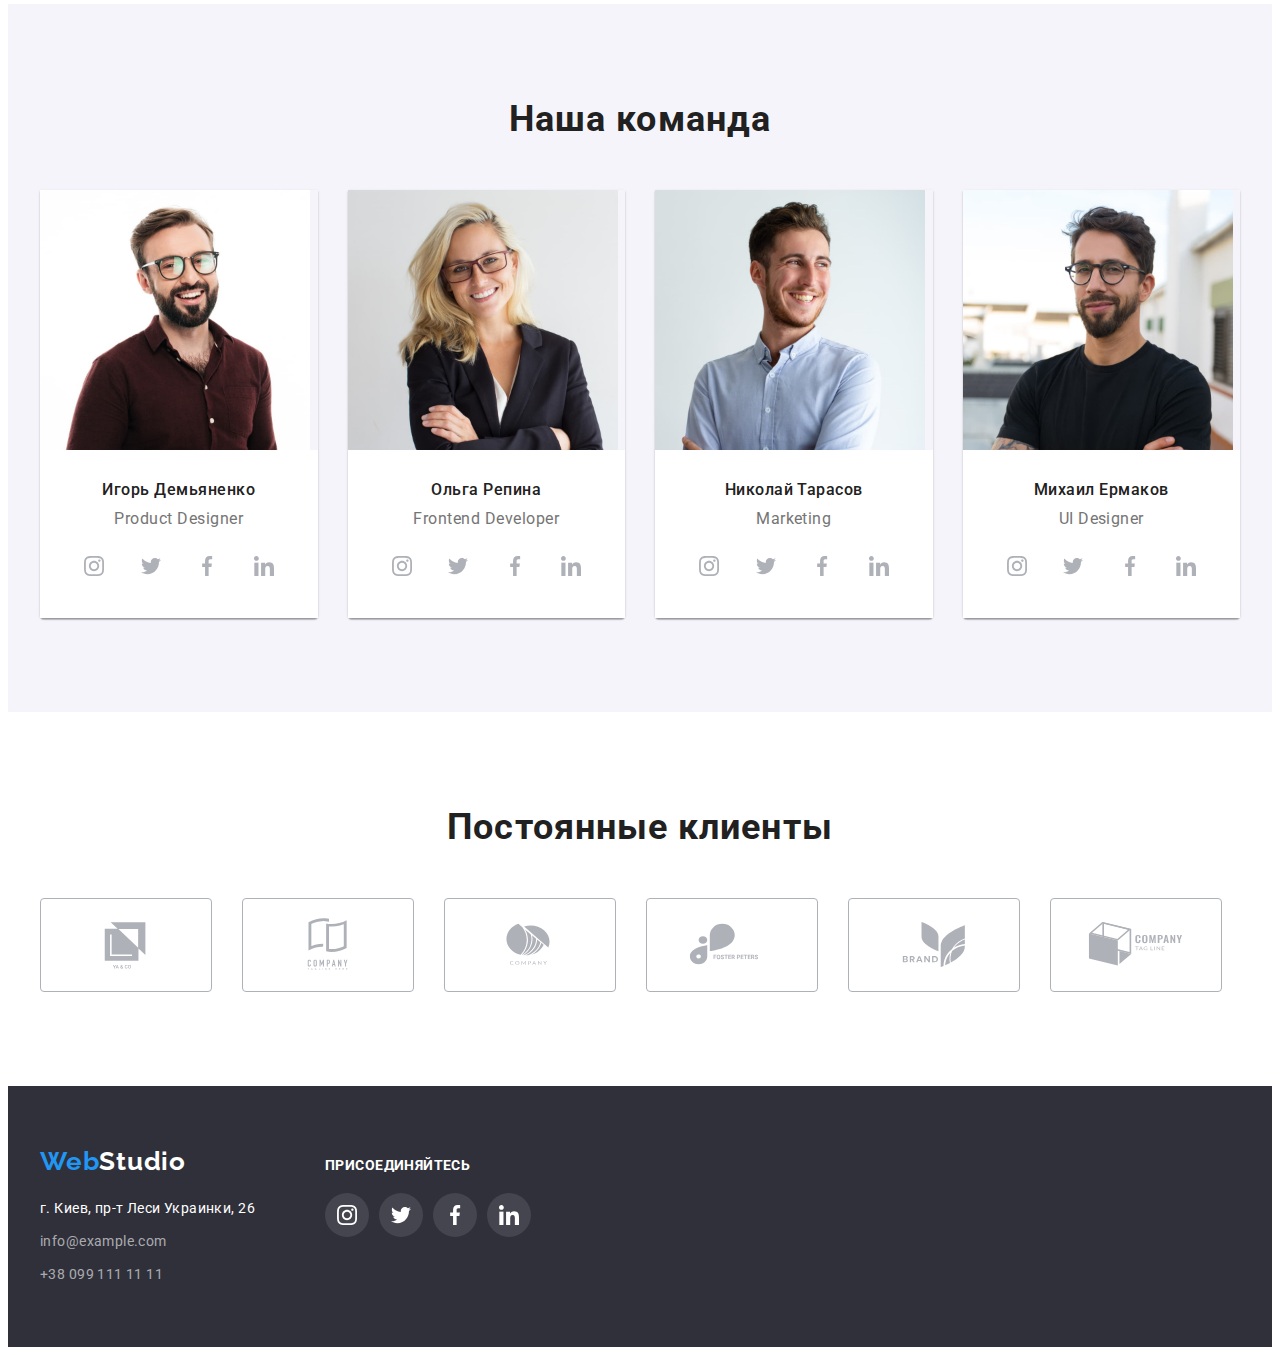
==== commit ee1b6676: "add is-hidden" ====
--- a/index.html
+++ b/index.html
@@ -414,7 +414,7 @@
 
                             <!-- backdrop -->
 
-    <div class="backdrop" data-modal>
+    <div class="backdrop is-hidden" data-modal>
         <div class="modal-window">
             <button type="button" class="modal-close-button" data-modal-close>
                 <svg class="modal-close-icon" width="18" height="18">
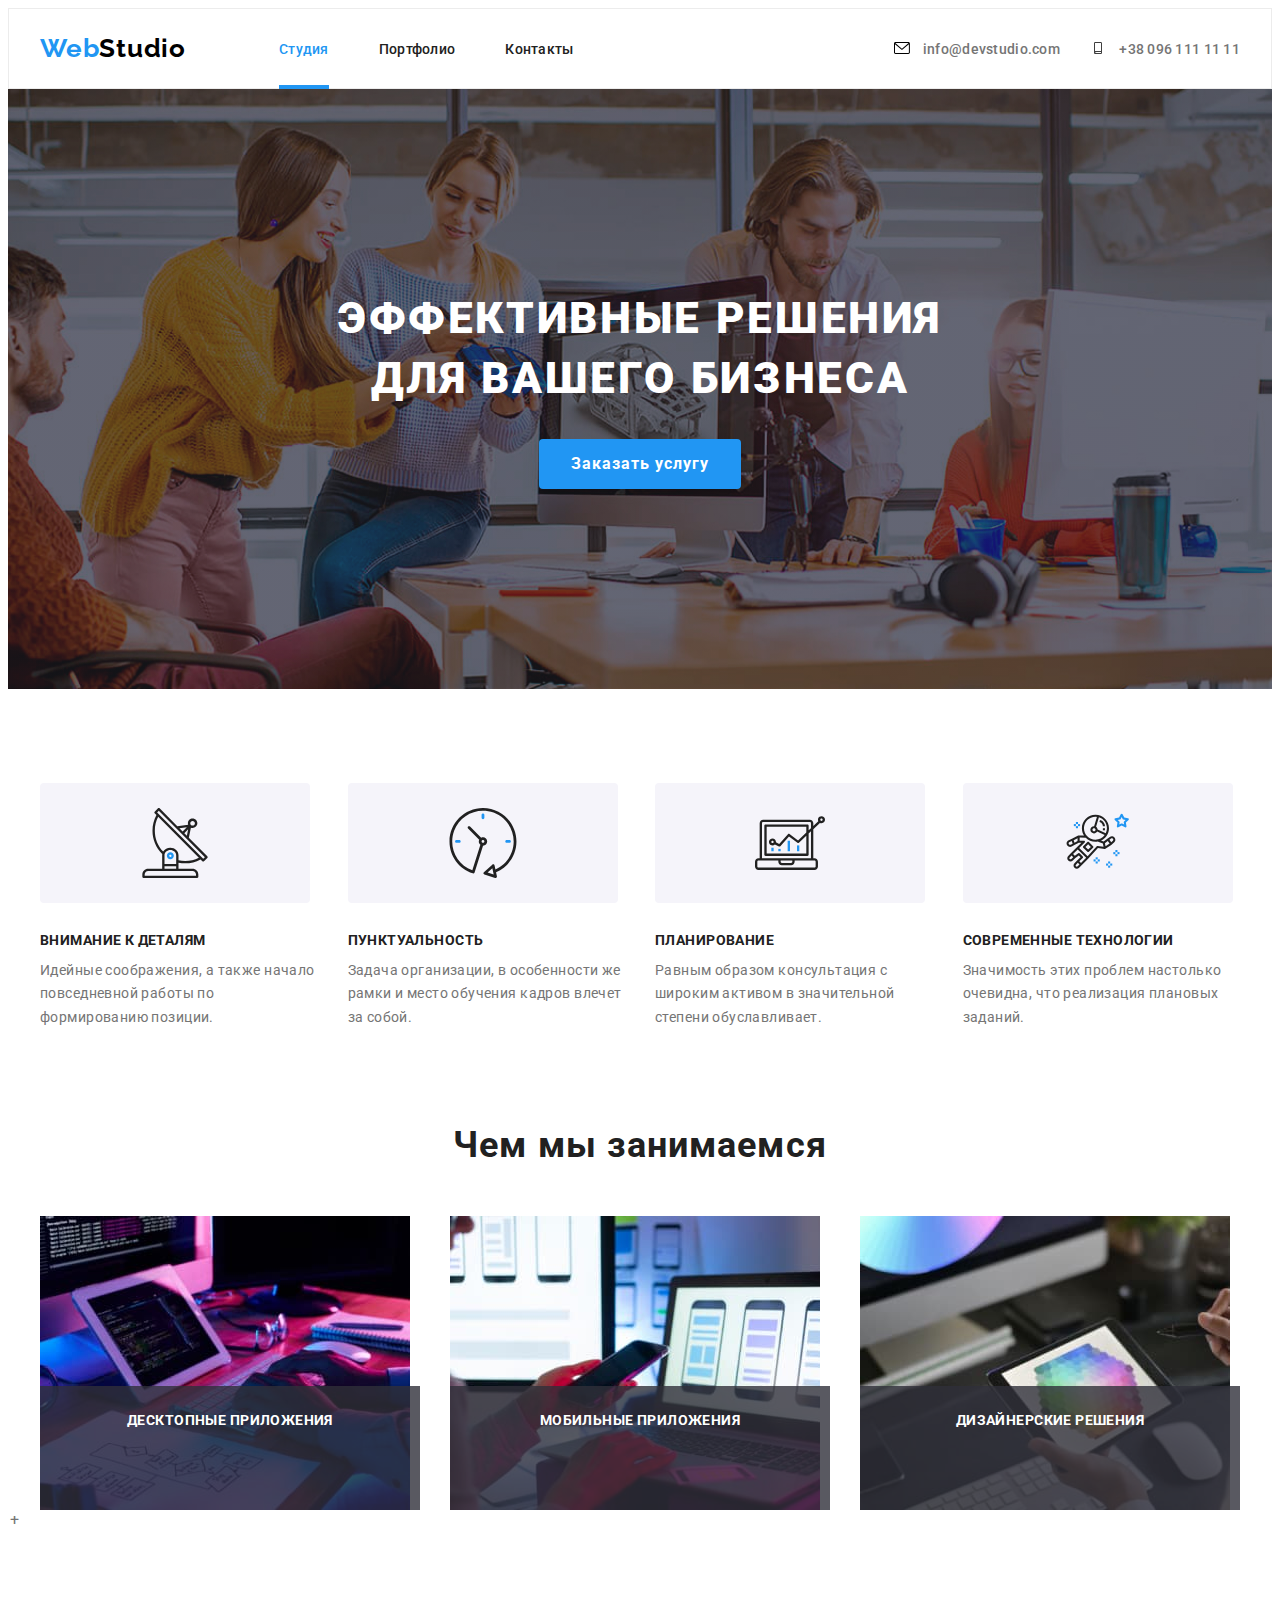
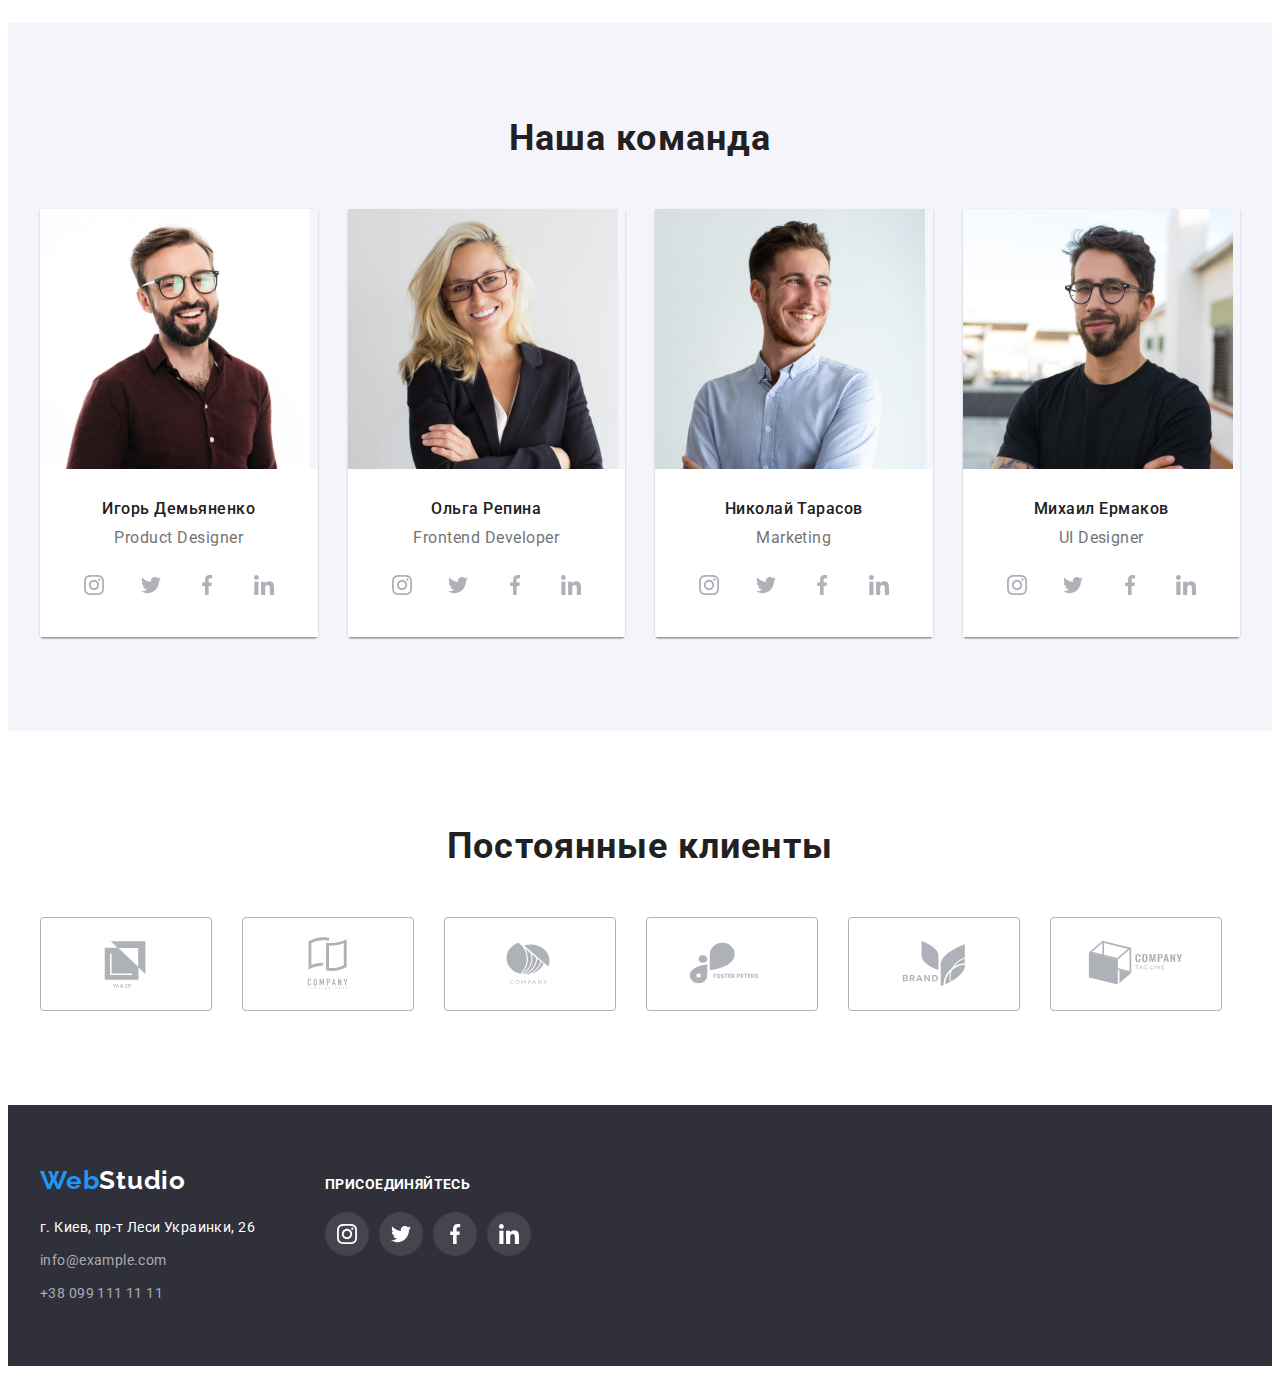
==== commit 1f4494c0: "add animation" ====
--- a/index.html
+++ b/index.html
@@ -125,14 +125,17 @@
                 <h2 class="section-title">Чем мы занимаемся</h2>
                 <ul class="list work-section-list">
                     <li class="work-section-item">
-                        <img src="./images/box1.jpg" alt="разработка для компьютера" width="370" height="294">
+                        <img src="./images/box1.jpg" alt="десктопные приложения" width="370" height="294">
+                        <p class="work-image-description">десктопные приложения</p>
                     </li>
                     <li class="work-section-item">
-                        <img src="./images/box2.jpg" alt="разработка для смартфона" width="370" height="294">
+                        <img src="./images/box2.jpg" alt="мобильные приложения" width="370" height="294">
+                        <p class="work-image-description">мобильные приложения</p>
                     </li>
                     <li class="work-section-item">
-                        <img src="./images/box3.jpg" alt="разработка для планшета" width="370" height="294">
-                    </li>
+                        <img src="./images/box3.jpg" alt="дизайнерские решения" width="370" height="294">
+                        <p class="work-image-description">дизайнерские решения</p>
+                    </li>+
                 </ul>
             </div>
         </section>
--- a/css/styles.css
+++ b/css/styles.css
@@ -301,6 +301,28 @@
   padding-bottom: 94px;
 }
 
+.work-section-item {
+  position: relative;
+}
+
+.work-image-description {
+  position: absolute;
+  bottom: 0;
+  left: 0;
+  width: 100%;
+  height: 70px;
+  padding: 27px 0;
+  background-color: rgba(47, 48, 58, 0.8);
+  font-style: normal;
+  font-weight: 700;
+  font-size: 14px;
+  line-height: 1.14;
+  text-align: center;
+  letter-spacing: 0.03em;
+  text-transform: uppercase;
+  color: var(--secondary-text-color);
+}
+
 .card-set,
 .work-section-list,
 .team-section-list {
@@ -578,6 +600,7 @@
   line-height: 1.56;
   letter-spacing: 0.03em;
   color: #FFFFFF;
+  opacity: 0;
   background-color: rgba(33, 150, 243, 0.9);
   transform: translateY(100%);
   transition: transform 250ms cubic-bezier(0.4, 0, 0.2, 1);
@@ -586,6 +609,7 @@
 .card-set-link:hover .overlay,
 .card-set-link:focus .overlay {
   transform: translateY(0%);
+  opacity: 1;
 }
 
 .card-set-link:hover {
@@ -603,13 +627,17 @@
   width: 100%;
   height: 100%;
   background-color: rgba(0, 0, 0, 0.2);
-  transition: opacity 250ms cubic-bezier(0.4, 0, 0.2, 1), visibility 250ms cubic-bezier(0.4, 0, 0.2, 1);
+  visibility: visible;
+  opacity: 1;
+  transform: translateX(0%);
+  transition: transform 250ms cubic-bezier(0.4, 0, 0.2, 1), opacity 250ms cubic-bezier(0.4, 0, 0.2, 1);
 }
 
 .backdrop.is-hidden {
   opacity: 0;
   visibility: hidden;
   pointer-events: none;
+  transform: translateX(100%);
 }
 
 .modal-window {
